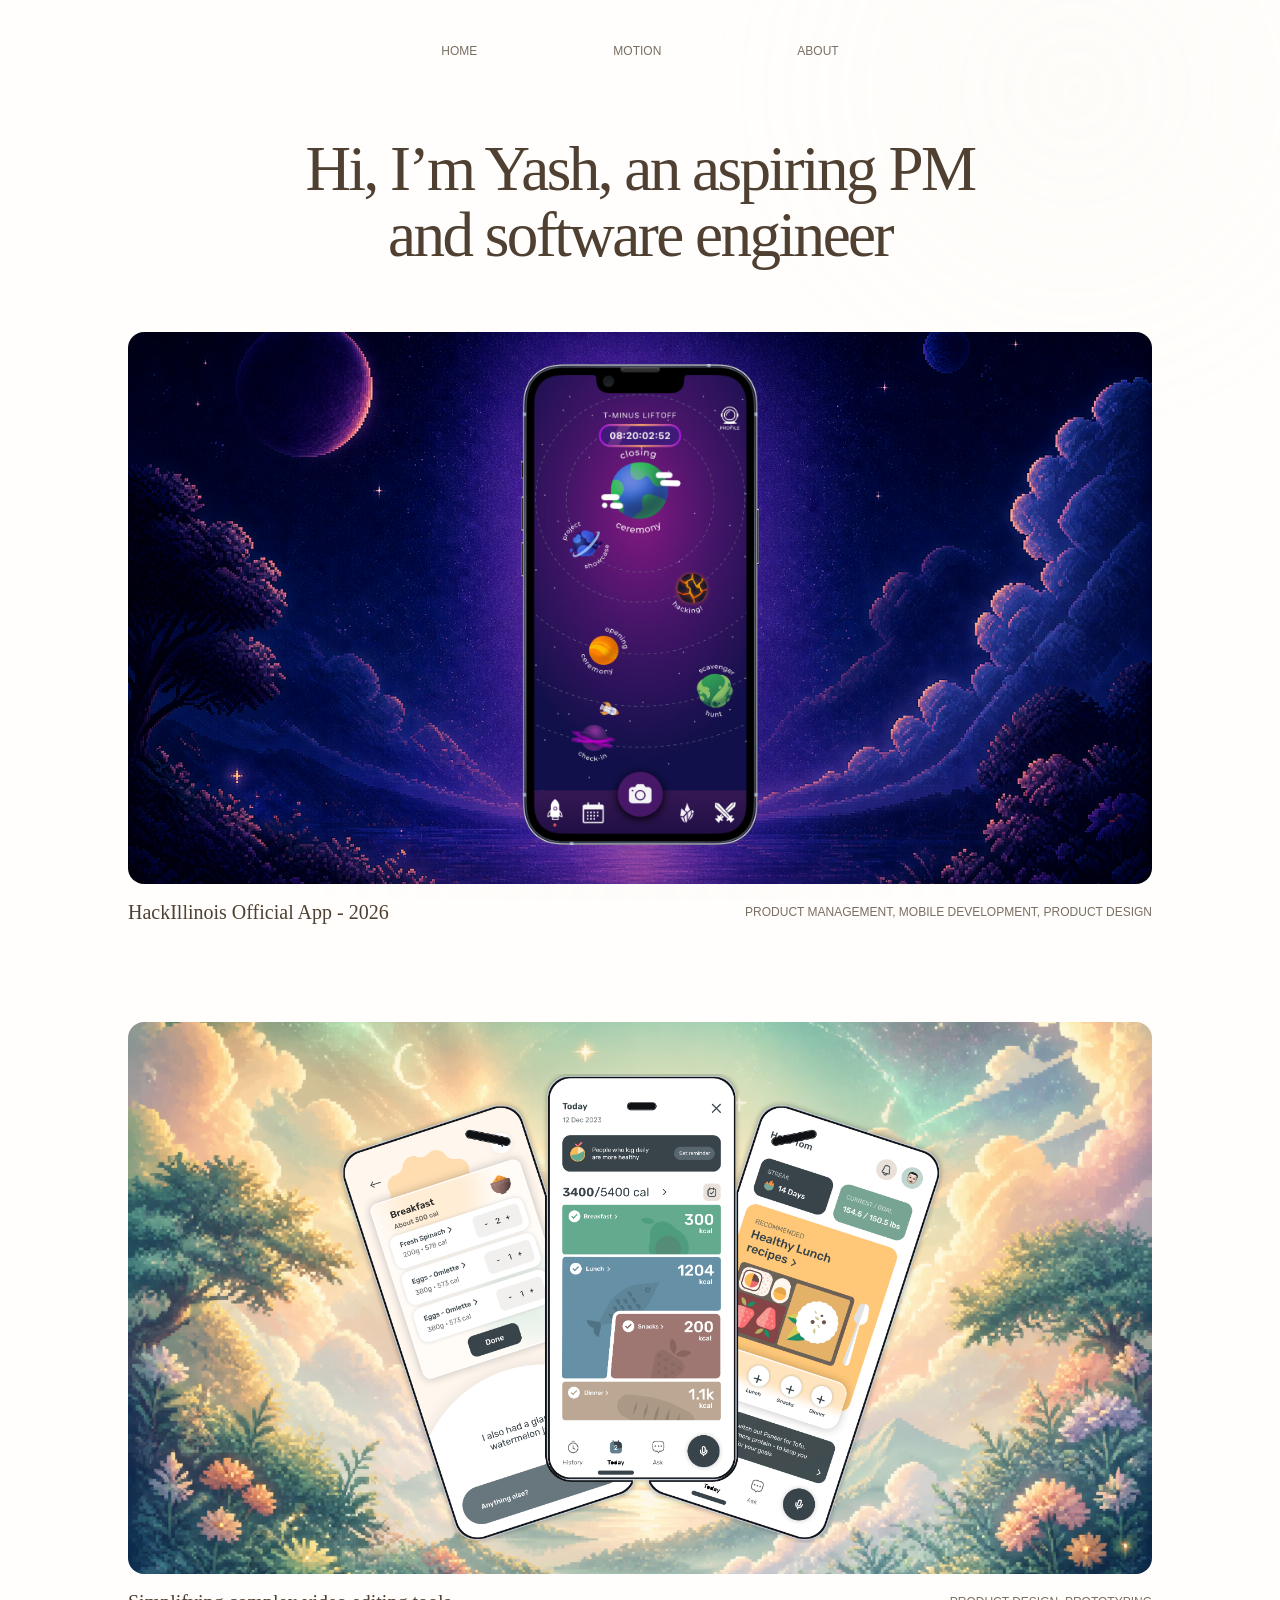
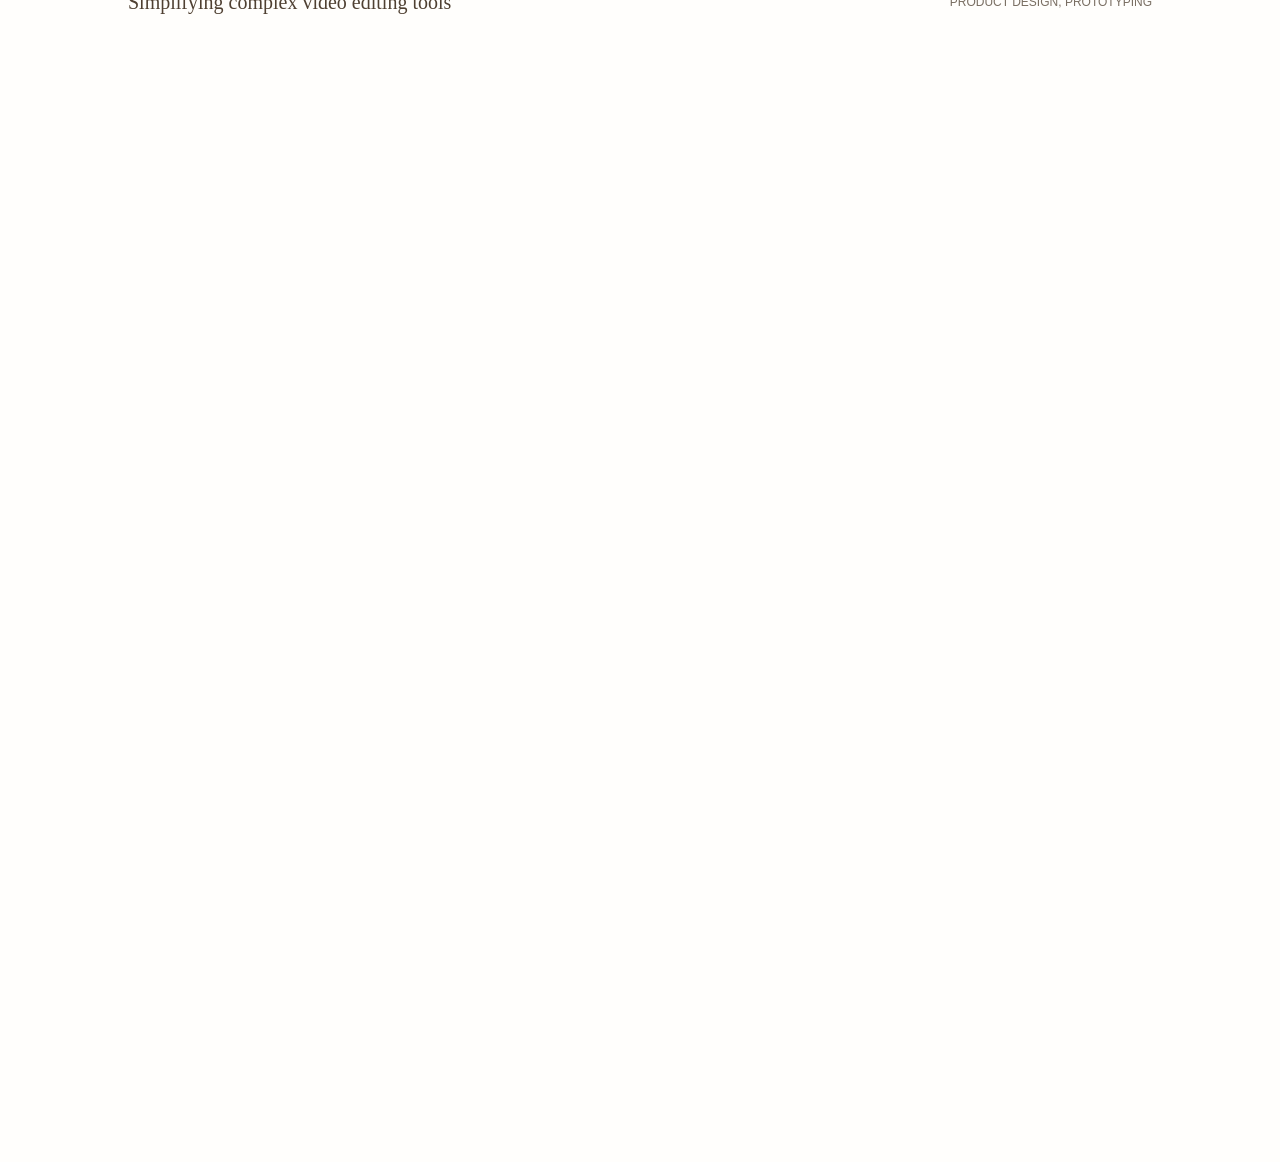
==== index.html @ 7ed9d7b3 "Widen Nurish phone overlay stage" ====
<!doctype html>
<html lang="en">
  <head>
    <meta charset="utf-8">
    <meta name="viewport" content="width=device-width, initial-scale=1">
    <meta name="description" content="Portfolio website inspired by the visual and motion language of amylalai.com.">
    <title>Amy La</title>
    <link rel="stylesheet" href="./styles.css?v=20260811b">
  </head>
  <body class="grain" data-page="home" data-base="">
    <div id="app"></div>
    <script type="module" src="./main.js?v=20260812g"></script>
  </body>
</html>
---- styles.css ----
@font-face {
  font-family: "Reckless Regular";
  src: url("https://framerusercontent.com/assets/4McSloZJjdLepIIy4xudCRXB8.woff2");
  font-display: swap;
  font-style: normal;
  font-weight: 400;
}

@font-face {
  font-family: "Reckless Medium";
  src: url("https://framerusercontent.com/assets/4RoTvDJjCFJZCKPDa9glf3Ts.woff2");
  font-display: swap;
  font-style: normal;
  font-weight: 500;
}

@font-face {
  font-family: "Test Tiempos Text Regular";
  src: url("https://framerusercontent.com/assets/Yl84pgtwGlG6wNalTg1LJP6WfQ.woff2");
  font-display: swap;
  font-style: normal;
  font-weight: 400;
}

@font-face {
  font-family: "Test Tiempos Text Medium";
  src: url("https://framerusercontent.com/assets/IA01Z8mh2EoJ1iLLTWdf6kdqEbA.woff2");
  font-display: swap;
  font-style: normal;
  font-weight: 500;
}

@font-face {
  font-family: "Test Tiempos Fine Medium";
  src: url("https://framerusercontent.com/assets/b8La2ddrTt3kNdbJnJvM0shA.woff2");
  font-display: swap;
  font-style: normal;
  font-weight: 500;
}

@font-face {
  font-family: "Graphik Regular";
  src: url("https://framerusercontent.com/assets/j6qvQRNGEtVcz6veUbhy3Htq04.woff2");
  font-display: swap;
  font-style: normal;
  font-weight: 400;
}

:root {
  --bg: #fffefc;
  --case-bg: #fbfbf8;
  --text: #4f4032;
  --text-soft: rgba(79, 64, 50, 0.76);
  --line: rgba(79, 64, 50, 0.16);
  --line-strong: rgba(79, 64, 50, 0.32);
  --shadow-soft: 0 20px 50px rgba(20, 17, 12, 0.08);
  --desktop-width: 1024px;
  --case-width: 1216px;
  --nav-gap: 136px;
  --rail-width: 265px;
  --copy-width: 867px;
}

html {
  scroll-behavior: smooth;
}

body {
  margin: 0;
  min-height: 100vh;
  background: var(--bg);
  color: var(--text);
  font-family: "Graphik Regular", sans-serif;
  text-rendering: auto;
  -webkit-font-smoothing: antialiased;
  -moz-osx-font-smoothing: grayscale;
}

* {
  box-sizing: border-box;
}

img,
video {
  display: block;
  max-width: 100%;
}

a {
  color: inherit;
  text-decoration: none;
}

button,
input,
textarea,
select {
  font: inherit;
}

.grain::before {
  content: "";
  position: fixed;
  inset: 0;
  pointer-events: none;
  opacity: 0.12;
  background-image:
    radial-gradient(circle at 18% 18%, rgba(255, 255, 255, 0.62), transparent 32%),
    radial-gradient(circle at 84% 10%, rgba(240, 229, 215, 0.54), transparent 28%),
    radial-gradient(circle at 50% 100%, rgba(230, 220, 204, 0.38), transparent 34%);
  z-index: 0;
}

body[data-page$="-fromhome"],
body[data-page$="-fromreel"],
body[data-page="play-case-study"] {
  background: var(--case-bg);
}

body[data-page$="-fromhome"].grain::before,
body[data-page$="-fromreel"].grain::before,
body[data-page="play-case-study"].grain::before {
  opacity: 0.05;
}

.page {
  position: relative;
  overflow-x: clip;
}

.shell {
  position: relative;
  z-index: 1;
}

.site-header {
  position: relative;
  z-index: 4;
  width: 100%;
  padding-top: 35px;
}

.site-header--overlay {
  position: absolute;
  inset: 0 0 auto;
}

.brand-mobile {
  display: none;
  margin-left: 23px;
  font-family: "Reckless Regular", serif;
  font-size: 2.25rem;
  line-height: 1;
  letter-spacing: -0.05em;
}

.top-nav {
  display: flex;
  justify-content: center;
  align-items: center;
  gap: var(--nav-gap);
}

.top-nav a {
  position: relative;
  display: inline-block;
  padding: 10px 0;
  font-family: "Graphik Regular", sans-serif;
  font-size: 12px;
  line-height: 12px;
  color: var(--text-soft);
  transition: color 180ms ease;
}

.top-nav a::after {
  content: "";
  position: absolute;
  left: 0;
  right: 0;
  bottom: -3px;
  height: 1px;
  background: currentColor;
  transform: scaleX(0);
  transform-origin: center;
  transition: transform 180ms ease;
}

.top-nav a:hover {
  color: var(--text);
}

.top-nav a:hover::after {
  transform: scaleX(1);
}

.site-header--overlay .top-nav a {
  color: rgba(255, 255, 255, 0.82);
}

.site-header--overlay .top-nav a:hover {
  color: #ffffff;
}

.hero--home,
.motion-hero,
.page-section,
.footer-cta,
.about-stage {
  width: min(var(--desktop-width), calc(100vw - 256px));
  margin-inline: auto;
}

.hero--home {
  margin-top: 69px;
  text-align: center;
}

.hero--home h1 {
  width: 720px;
  max-width: 100%;
  margin: 0 auto;
  font-family: "Reckless Regular", serif;
  font-size: 63.11px;
  line-height: 66px;
  letter-spacing: -2.5244px;
  font-weight: 400;
}

.stack-lg {
  display: grid;
  gap: 98px;
  margin-top: 64px;
}

.page--home .stack-lg {
  width: min(80vw, 1200px);
  margin-inline: auto;
}

.project-card {
  display: grid;
  gap: 16px;
}

.project-link {
  display: grid;
  gap: 16px;
}

.project-visual {
  position: relative;
  overflow: hidden;
  border-radius: 16px;
  background: #ebe6dd;
  transition: transform 260ms ease;
}

.project-link:hover .project-visual {
  transform: translateY(-4px);
}

.project-meta {
  display: flex;
  justify-content: space-between;
  align-items: center;
  gap: 22px;
}

.project-title {
  max-width: 448px;
  font-family: "Reckless Medium", serif;
  font-size: 20px;
  line-height: 24px;
  font-weight: 500;
}

.project-kicker {
  font-size: 12px;
  line-height: 14px;
  color: var(--text-soft);
  text-transform: uppercase;
  text-align: right;
}

.visual-landscape {
  aspect-ratio: auto;
  height: 552px;
  overflow: visible;
  background: transparent;
}

.project-visual__core {
  position: relative;
  width: 100%;
  height: 100%;
  overflow: hidden;
  border-radius: 16px;
}

.visual-landscape > img:first-child,
.visual-landscape > video:first-child,
.project-visual__core > img:first-child,
.project-visual__core > video:first-child {
  width: 100%;
  height: 100%;
  object-fit: cover;
}

.phone-stage {
  position: absolute;
  inset: 54px auto auto 50%;
  width: 250px;
  transform: translateX(-50%);
}

.phone-stage__image {
  display: block;
  width: 100%;
  height: auto;
}

.visual-landscape .phone-stage {
  inset: 32px auto auto 50%;
  width: 238px;
  transform: translateX(-50%);
}

.visual-landscape .phone-stage--wide {
  inset: 52px auto auto 50%;
  width: 79.1%;
  max-width: 1215px;
}

.project-reel {
  position: absolute;
  top: 155px;
  right: -80px;
  width: 109px;
  height: 194px;
  z-index: 2;
}

.project-reel video {
  width: 100%;
  height: 100%;
  object-fit: cover;
}

.visual-float {
  min-height: 552px;
  display: grid;
  place-items: center;
  background: transparent;
}

.visual-float .phone-stage {
  position: static;
  inset: auto;
  width: 246px;
  transform: none;
}

.triptych {
  min-height: 552px;
  padding: 28px 58px 0;
  display: flex;
  justify-content: center;
  align-items: flex-end;
  gap: 26px;
}

.device-frame {
  position: relative;
  width: 282px;
  aspect-ratio: 0.482;
  padding: 11px;
  border-radius: 42px;
  background: #111314;
  box-shadow: 0 16px 36px rgba(0, 0, 0, 0.26);
  overflow: hidden;
}

.device-frame::before {
  content: "";
  position: absolute;
  top: 10px;
  left: 50%;
  width: 112px;
  height: 28px;
  transform: translateX(-50%);
  border-radius: 999px;
  background: #080909;
  z-index: 2;
}

.device-frame img,
.device-frame video {
  width: 100%;
  height: 100%;
  object-fit: cover;
  border-radius: 32px;
}

.device-frame--compact {
  width: 100%;
  padding: 10px;
  border-radius: 38px;
}

.device-frame--compact::before {
  top: 9px;
  width: 108px;
  height: 26px;
}

.device-frame--compact img,
.device-frame--compact video {
  border-radius: 29px;
}

.triptych .device-frame--compact {
  width: 238px;
}

.motion-hero {
  margin-top: 69px;
  text-align: center;
}

.motion-hero h1 {
  margin: 0;
  font-family: "Reckless Medium", serif;
  font-size: 32px;
  line-height: 38.4px;
  letter-spacing: -1.28px;
  font-weight: 500;
}

.motion-hero p {
  margin: 4px 0 0;
  font-size: 24px;
  line-height: 36px;
  color: var(--text);
}

.motion-canvas {
  margin-top: 52px;
  padding: 16px 16px 108px;
  border-radius: 16px;
  background: var(--canvas-tone);
  min-height: 1120px;
}

.motion-window {
  border-radius: 18px;
  overflow: hidden;
  background: var(--frame-tone);
  box-shadow: 0 18px 44px rgba(45, 28, 58, 0.12);
}

.motion-window video {
  width: 100%;
  height: 100%;
  object-fit: cover;
}

.motion-window--primary {
  width: 604px;
  margin: 62px auto 0;
}

.motion-window--primary video {
  aspect-ratio: 604 / 348;
}

.motion-window-row {
  display: grid;
  grid-template-columns: 1fr 1fr;
  gap: 24px;
  width: 864px;
  margin: 28px auto 0;
}

.motion-window--secondary video,
.motion-window--tertiary video {
  aspect-ratio: 420 / 294;
}

.about-stage {
  display: grid;
  grid-template-columns: 400px 524px;
  gap: 100px;
  margin-top: 72px;
}

.about-left {
  display: grid;
  gap: 18px;
}

.about-badges {
  display: flex;
  gap: 34px;
  align-items: flex-start;
}

.about-badge {
  display: grid;
  justify-items: center;
  gap: 8px;
}

.about-badge span {
  font-size: 12px;
  line-height: 12px;
}

.about-badge__emblem {
  display: grid;
  place-items: center;
  width: 52px;
  height: 52px;
  border-radius: 999px;
}

.about-badge__emblem img {
  width: 44px;
  height: 44px;
  border-radius: 999px;
  object-fit: cover;
  display: block;
}

.badge-usc {
  background: #ffffff;
  box-shadow: inset 0 0 0 1px rgba(123, 92, 71, 0.32);
}

.badge-svsd {
  background: linear-gradient(135deg, #ff8b1b, #db46f2);
}

.badge-uw {
  background: linear-gradient(135deg, #ff8f3b, #ff4ec6);
}

.about-photo-card {
  position: relative;
  width: 400px;
  height: 688px;
  margin: 0;
  overflow: hidden;
  border-radius: 24px;
  background: #c8ced7;
}

.about-photo-card::before {
  content: "";
  position: absolute;
  top: 16px;
  left: 72px;
  width: 78px;
  height: 7px;
  border-radius: 999px;
  background: rgba(255, 255, 255, 0.95);
  box-shadow:
    88px 0 0 rgba(255, 255, 255, 0.95),
    176px 0 0 rgba(255, 255, 255, 0.95);
  z-index: 2;
}

.about-photo-card img {
  width: 100%;
  height: 100%;
  object-fit: cover;
}

.about-right {
  display: grid;
  align-content: start;
}

.about-right h1 {
  margin: 98px 0 0;
  font-family: "Reckless Regular", serif;
  font-size: 63.11px;
  line-height: 66px;
  letter-spacing: -2.5244px;
  font-weight: 400;
}

.about-intro,
.about-body {
  margin: 16px 0 0;
  font-size: 24px;
  line-height: 36px;
  color: var(--text);
}

.about-right h2 {
  margin: 42px 0 0;
  font-family: "Reckless Medium", serif;
  font-size: 32px;
  line-height: 38.4px;
  letter-spacing: -1.28px;
  font-weight: 500;
}

.social-row {
  display: flex;
  flex-wrap: wrap;
  gap: 10px;
  margin-top: 26px;
}

.social-row a,
.pill-link {
  display: inline-flex;
  align-items: center;
  min-height: 38px;
  padding: 0 14px;
  border: 1px solid var(--line);
  border-radius: 999px;
  background: rgba(255, 255, 255, 0.86);
  font-size: 12px;
  text-transform: uppercase;
  transition:
    transform 180ms ease,
    border-color 180ms ease;
}

.social-row a:hover,
.pill-link:hover {
  transform: translateY(-2px);
  border-color: var(--line-strong);
}

.about-gallery {
  display: grid;
  grid-template-columns: repeat(3, 1fr);
  gap: 14px;
  margin-top: 38px;
}

.about-gallery img {
  width: 100%;
  aspect-ratio: 1;
  object-fit: cover;
  border-radius: 16px;
}

.case-splash {
  position: relative;
  min-height: 818px;
  background-image: linear-gradient(var(--hero-overlay), var(--hero-overlay)), var(--hero-bg);
  background-size: cover;
  background-position: center;
  overflow: hidden;
}

.case-splash__surface {
  position: relative;
  width: 1280px;
  height: 818px;
  margin: 0 auto;
}

.case-crop {
  position: absolute;
  left: var(--crop-x);
  top: var(--crop-y);
  width: var(--crop-w);
  height: var(--crop-h);
  border-radius: 44px;
  overflow: hidden;
  background-image: var(--crop-image);
  background-repeat: no-repeat;
  background-size: 1280px 720px;
  background-position: calc(-1 * var(--crop-x)) calc(-1 * var(--crop-y));
}

.case-wrap {
  width: min(var(--case-width), calc(100vw - 128px));
  margin: 28px auto 0;
}

.case-overview,
.detail-section {
  display: grid;
  grid-template-columns: var(--rail-width) minmax(0, var(--copy-width));
  gap: 20px;
}

.detail-section {
  margin-top: 72px;
}

.case-overview + .detail-section {
  margin-top: 57px;
}

.detail-section + .detail-section {
  margin-top: 36px;
}

.case-sidebar__group {
  position: sticky;
  top: 28px;
  display: block;
}

.back-link:hover,
.case-nav a:hover {
  color: var(--text);
}

.back-link {
  display: inline-flex;
  align-items: center;
  width: 100%;
  gap: 10px;
  margin-top: 12px;
  margin-bottom: 16px;
  font-size: 16px;
  line-height: 24px;
  text-transform: uppercase;
  color: var(--text);
}

.back-link__arrow {
  font-size: 20px;
  line-height: 1;
}

.case-sidebar__title {
  margin: 0;
  color: var(--text);
  font-size: 24px;
  line-height: 28.8px;
  letter-spacing: -0.96px;
  font-weight: 500;
}

.case-sidebar__title--tiempos-text {
  font-family: "Test Tiempos Text Medium", serif;
}

.case-sidebar__title--tiempos-fine {
  font-family: "Test Tiempos Fine Medium", serif;
}

.case-sidebar__title + .case-nav {
  margin-top: 28px;
}

.case-nav {
  display: grid;
  gap: 0;
}

.case-nav a {
  display: flex;
  align-items: flex-start;
  width: 100%;
  min-height: 40px;
  padding: 8px 0;
  font-size: 16px;
  line-height: 24px;
  letter-spacing: 0.64px;
  text-transform: uppercase;
  color: #878787;
}

.case-nav a.is-active,
.case-nav a:hover {
  color: #000000;
}

.case-overview .case-main {
  transform: translateY(12px);
}

.case-main h2,
.detail-text h3 {
  margin: 4px 0 0;
  font-family: "Reckless Medium", serif;
  font-size: 32px;
  line-height: 38.4px;
  letter-spacing: -1.28px;
  font-weight: 500;
  color: var(--text);
}

.case-summary,
.meta-value,
.quote-card p,
.journey-card p,
.style-chip p,
.solution-card p,
.takeaway-card p {
  margin: 0;
  font-size: 16px;
  line-height: 24px;
  color: var(--text);
}

.case-summary {
  margin-top: 16px;
}

.detail-text p,
.detail-panel p {
  margin: 16px 0 0;
  font-size: 16px;
  line-height: 24px;
  color: var(--text);
}

.meta-grid {
  display: grid;
  grid-template-columns: repeat(4, minmax(0, 1fr));
  gap: 20px 24px;
  margin-top: 14px;
  padding: 10px 0 0;
}

.meta-item {
  display: grid;
  gap: 4px;
  align-content: start;
}

.meta-term {
  font-size: 12px;
  line-height: 18px;
  text-transform: uppercase;
  color: var(--text);
}

.meta-value {
  color: var(--text);
}

.meta-lines {
  display: grid;
  gap: 4px;
}

.meta-lines > div {
  line-height: 24px;
}

.detail-rail {
  position: relative;
}

.sticky-kicker {
  position: sticky;
  top: 28px;
}

.section-label,
.sticky-kicker,
.footer-title {
  font-size: 16px;
  line-height: 19.2px;
  text-transform: uppercase;
  color: var(--text);
}

.detail-text .section-label {
  margin-bottom: 6px;
}

.detail-panel {
  padding: 20px 16px 22px;
  border-radius: 14px;
  background: #f1f0ec;
}

.detail-text--panel h3 {
  margin-top: 4px;
}

.insight-grid,
.journey-grid,
.style-grid,
.solution-grid,
.takeaway-grid {
  display: grid;
  gap: 16px;
  margin-top: 24px;
}

.insight-grid,
.solution-grid {
  grid-template-columns: repeat(3, minmax(0, 1fr));
}

.journey-grid,
.style-grid {
  grid-template-columns: repeat(2, minmax(0, 1fr));
}

.takeaway-grid {
  grid-template-columns: repeat(2, minmax(0, 1fr));
}

.quote-card,
.journey-card,
.style-chip,
.solution-card,
.takeaway-card {
  padding: 18px;
  border: 1px solid var(--line);
  border-radius: 14px;
  background: rgba(255, 255, 255, 0.72);
}

.quote-card h4,
.journey-card h4,
.style-chip h4,
.solution-card h4,
.takeaway-card h4 {
  margin: 0 0 8px;
  font-family: "Reckless Medium", serif;
  font-size: 20px;
  line-height: 24px;
  font-weight: 500;
}

.media-grid {
  display: grid;
  grid-template-columns: repeat(12, minmax(0, 1fr));
  gap: 16px;
  margin-top: 26px;
}

.media-card {
  grid-column: span 12;
  overflow: hidden;
  border-radius: 16px;
  background: #ece7de;
}

.media-card img,
.media-card video {
  width: 100%;
  height: 100%;
  object-fit: cover;
}

.media-card.half {
  grid-column: span 6;
}

.media-card.third {
  grid-column: span 4;
}

.media-card--phone {
  max-width: 280px;
  border-radius: 36px;
}

.media-card--phone img,
.media-card--phone video {
  aspect-ratio: 0.482;
}

.footer-cta {
  margin-top: 118px;
  padding-bottom: 94px;
}

.footer-cta h2 {
  max-width: 437px;
  margin: 0;
  font-family: "Reckless Medium", serif;
  font-size: 24px;
  line-height: 28.8px;
  letter-spacing: -0.96px;
  font-weight: 500;
}

.footer-grid {
  display: grid;
  grid-template-columns: repeat(3, minmax(0, 1fr));
  gap: 28px;
  margin-top: 42px;
}

.footer-column {
  display: grid;
  gap: 10px;
  align-content: start;
}

.footer-column a {
  width: fit-content;
  font-size: 16px;
  line-height: 24px;
  color: var(--text);
  transition: transform 160ms ease;
}

.footer-column a:hover {
  transform: translateX(4px);
}

.reveal {
  opacity: 0;
  transform: translateY(20px);
  transition:
    opacity 620ms cubic-bezier(0.16, 1, 0.3, 1),
    transform 620ms cubic-bezier(0.16, 1, 0.3, 1);
  transition-delay: var(--delay, 0ms);
}

.reveal.is-visible {
  opacity: 1;
  transform: translateY(0);
}

@media (max-width: 1100px) {
  :root {
    --desktop-width: 1000px;
  }

  .top-nav {
    gap: 84px;
  }

  .hero--home,
  .motion-hero,
  .page-section,
  .footer-cta,
  .about-stage {
    width: min(var(--desktop-width), calc(100vw - 72px));
  }

  .case-wrap {
    width: calc(100vw - 72px);
    margin-inline: auto;
  }

  .case-overview,
  .detail-section {
    grid-template-columns: 220px minmax(0, 1fr);
  }

  .case-splash__devices {
    gap: 18px;
  }

  .device-frame {
    width: 248px;
  }

  .about-stage {
    grid-template-columns: 360px 1fr;
    gap: 52px;
  }

  .about-photo-card {
    width: 360px;
    height: 620px;
  }
}

@media (max-width: 760px) {
  .site-header {
    padding-top: 24px;
  }

  .brand-mobile {
    display: inline-block;
  }

  .top-nav {
    display: none;
  }

  .hero--home,
  .motion-hero,
  .page-section,
  .footer-cta,
  .about-stage,
  .case-wrap {
    width: calc(100vw - 46px);
  }

  .hero--home {
    margin-top: 54px;
  }

  .hero--home h1 {
    font-size: 52px;
    line-height: 53px;
    letter-spacing: -2px;
  }

  .stack-lg {
    gap: 78px;
    margin-top: 52px;
  }

  .page--home .stack-lg {
    width: calc(100vw - 46px);
  }

  .project-meta {
    flex-direction: column;
    gap: 8px;
  }

  .project-kicker {
    text-align: left;
  }

  .visual-landscape {
    height: auto;
    aspect-ratio: 5 / 6.1;
  }

  .phone-stage {
    inset: 36px auto auto 70%;
    width: 188px;
  }

  .visual-landscape .phone-stage--wide {
    inset: 42px auto auto 50%;
    width: 93%;
    max-width: none;
  }

  .visual-float {
    min-height: 470px;
  }

  .visual-float .phone-stage {
    width: 208px;
  }

  .triptych {
    min-height: auto;
    padding: 28px 0 0;
    gap: 10px;
  }

  .triptych .device-frame--compact {
    width: calc((100vw - 84px) / 3);
    min-width: 96px;
    padding: 6px;
    border-radius: 24px;
  }

  .triptych .device-frame--compact::before {
    width: 48px;
    height: 12px;
    top: 6px;
  }

  .triptych .device-frame--compact img,
  .triptych .device-frame--compact video {
    border-radius: 18px;
  }

  .motion-hero {
    margin-top: 54px;
  }

  .motion-hero h1 {
    font-size: 28px;
    line-height: 33.6px;
  }

  .motion-hero p {
    font-size: 18px;
    line-height: 27px;
  }

  .motion-canvas {
    margin-top: 40px;
    min-height: auto;
    padding: 12px 12px 48px;
  }

  .motion-window--primary,
  .motion-window-row {
    width: 100%;
  }

  .motion-window-row {
    grid-template-columns: 1fr;
  }

  .about-stage {
    grid-template-columns: 1fr;
    gap: 34px;
    margin-top: 34px;
  }

  .about-badges {
    gap: 22px;
  }

  .about-photo-card {
    width: 100%;
    height: 500px;
  }

  .about-right h1 {
    margin-top: 0;
    font-size: 52px;
    line-height: 53px;
    letter-spacing: -2px;
  }

  .about-intro,
  .about-body {
    font-size: 18px;
    line-height: 27px;
  }

  .about-right h2 {
    font-size: 28px;
    line-height: 33.6px;
  }

  .about-gallery {
    grid-template-columns: 1fr 1fr;
  }

  .case-splash {
    min-height: 640px;
  }

  .case-splash__surface {
    width: 100%;
    height: 640px;
    transform: scale(0.58);
    transform-origin: top center;
  }

  .case-wrap {
    margin: 34px auto 0;
  }

  .case-overview,
  .detail-section {
    grid-template-columns: 1fr;
    gap: 16px;
  }

  .case-sidebar__group,
  .sticky-kicker {
    position: static;
  }

  .meta-grid,
  .insight-grid,
  .journey-grid,
  .style-grid,
  .solution-grid,
  .takeaway-grid {
    grid-template-columns: 1fr;
  }

  .media-card.half,
  .media-card.third {
    grid-column: span 12;
  }

  .footer-cta {
    margin-top: 88px;
    padding-bottom: 70px;
  }

  .footer-grid {
    grid-template-columns: 1fr;
    gap: 22px;
  }
}
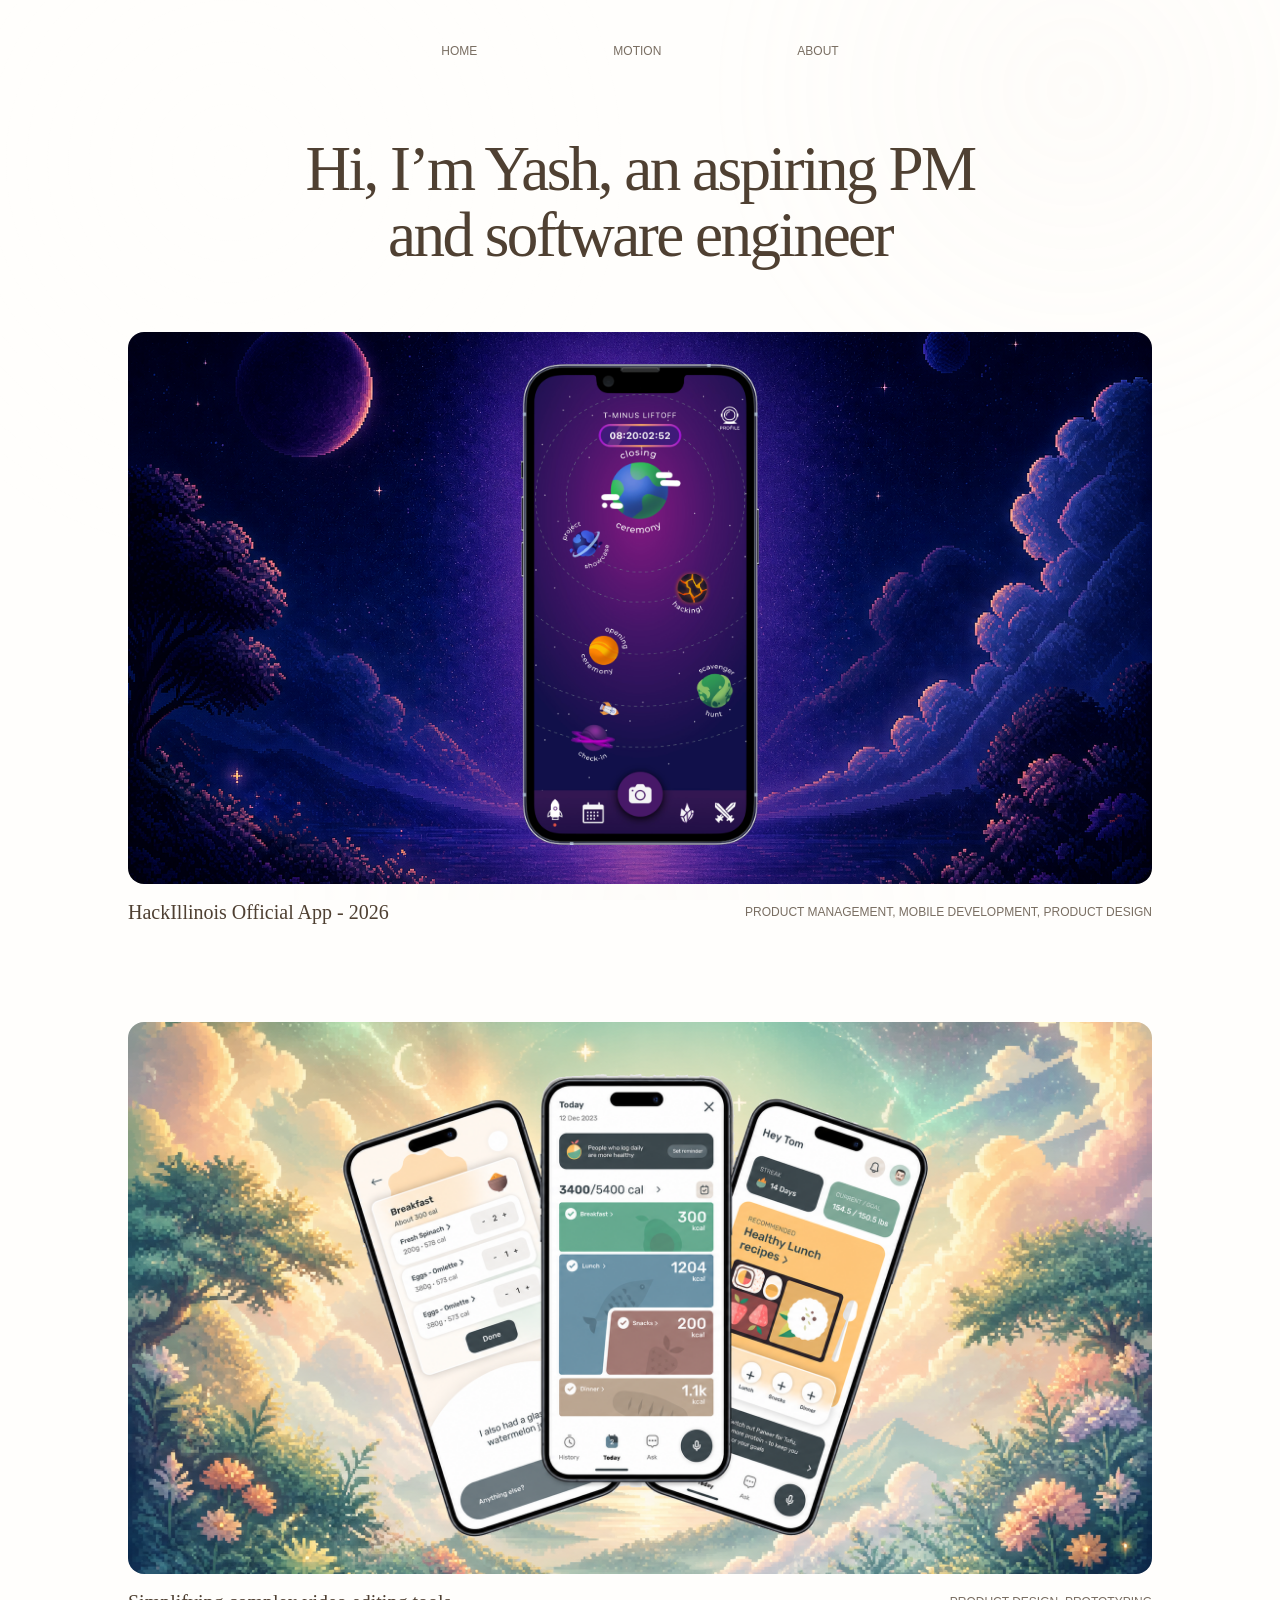
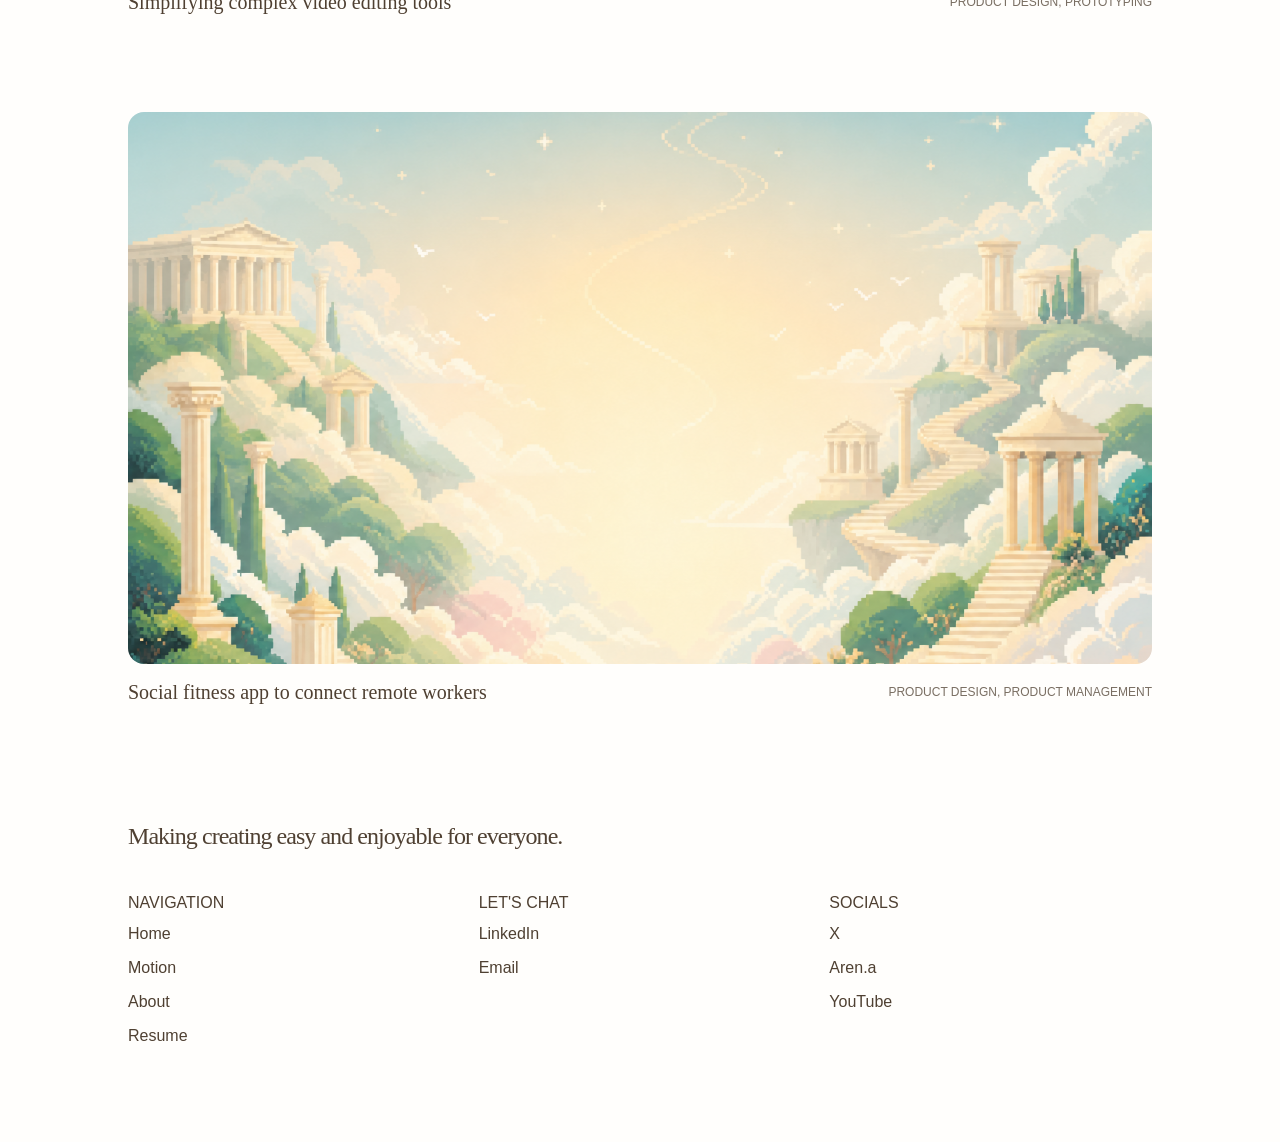
==== commit 77262289: "Update Nurish overlay asset and cache-busting versions" ====
--- a/index.html
+++ b/index.html
@@ -9,6 +9,6 @@
   </head>
   <body class="grain" data-page="home" data-base="">
     <div id="app"></div>
-    <script type="module" src="./main.js?v=20260812g"></script>
+    <script type="module" src="./main.js?v=20260812n"></script>
   </body>
 </html>
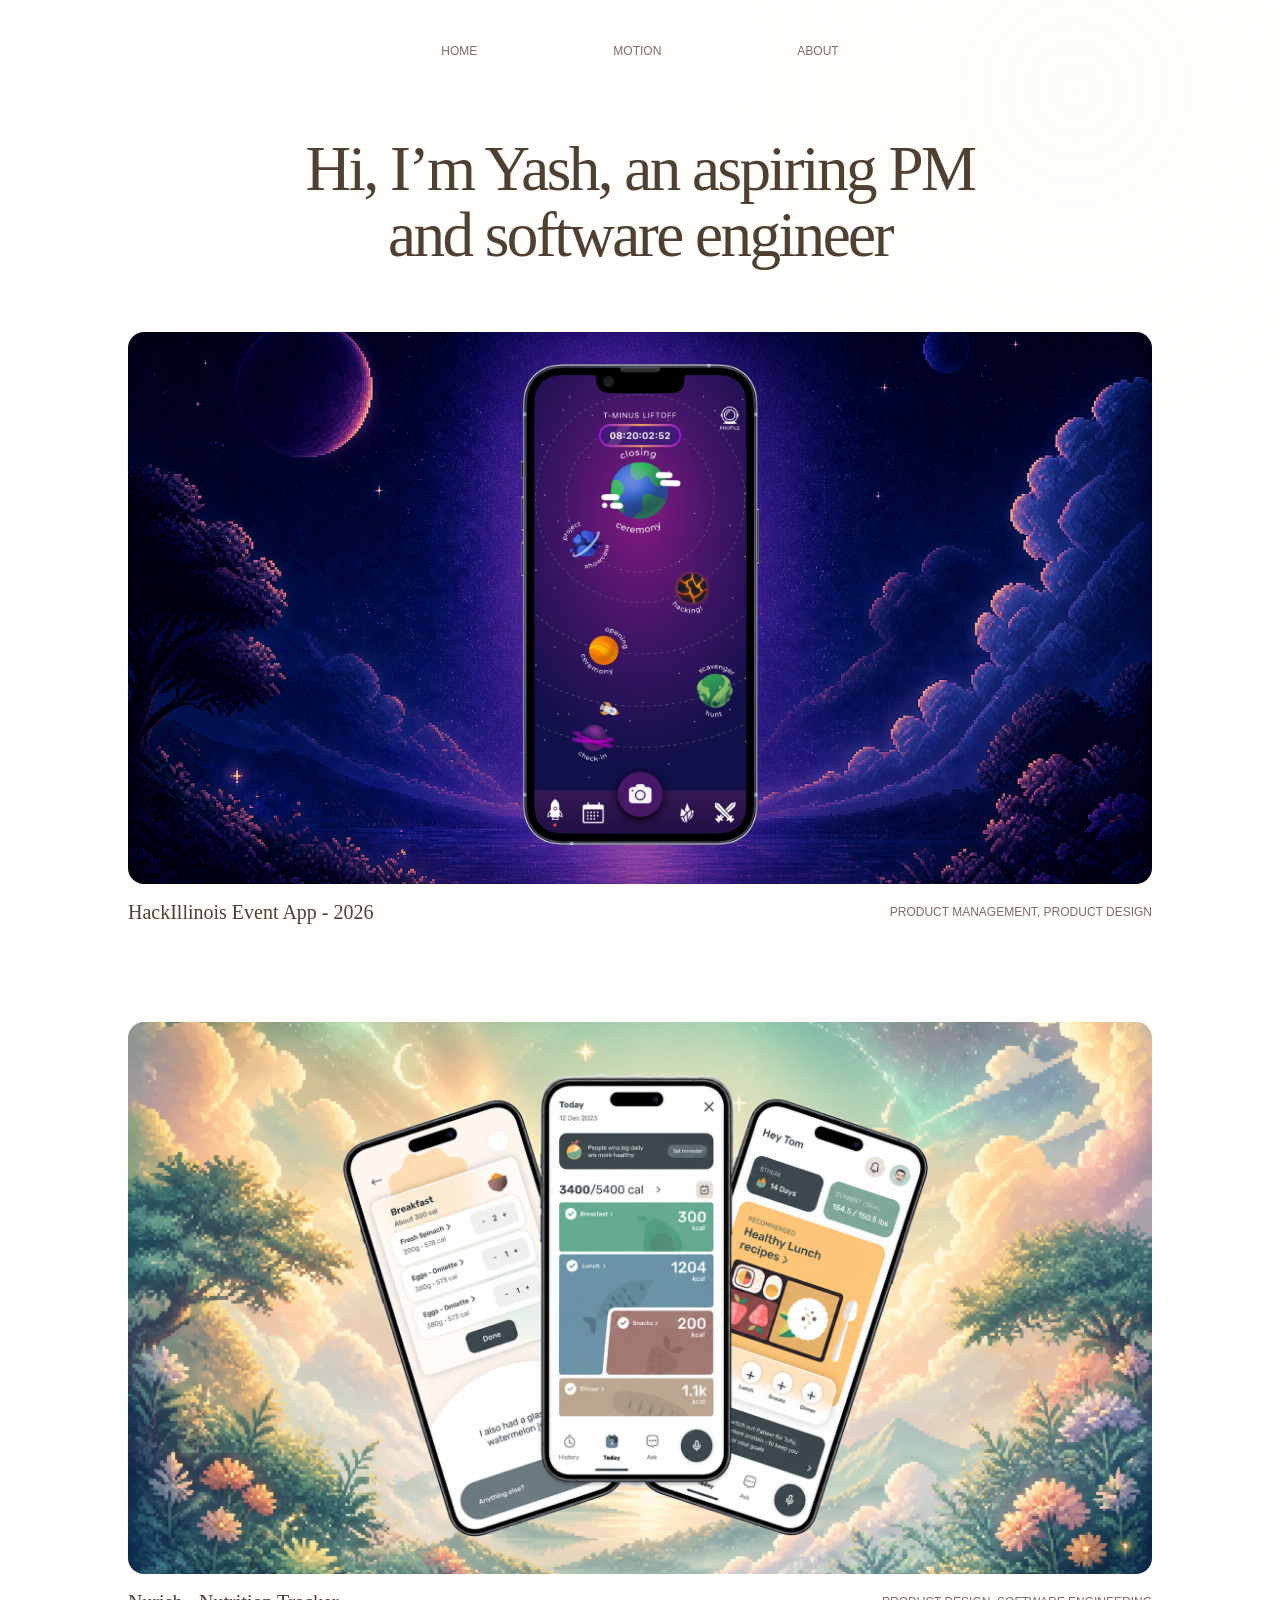
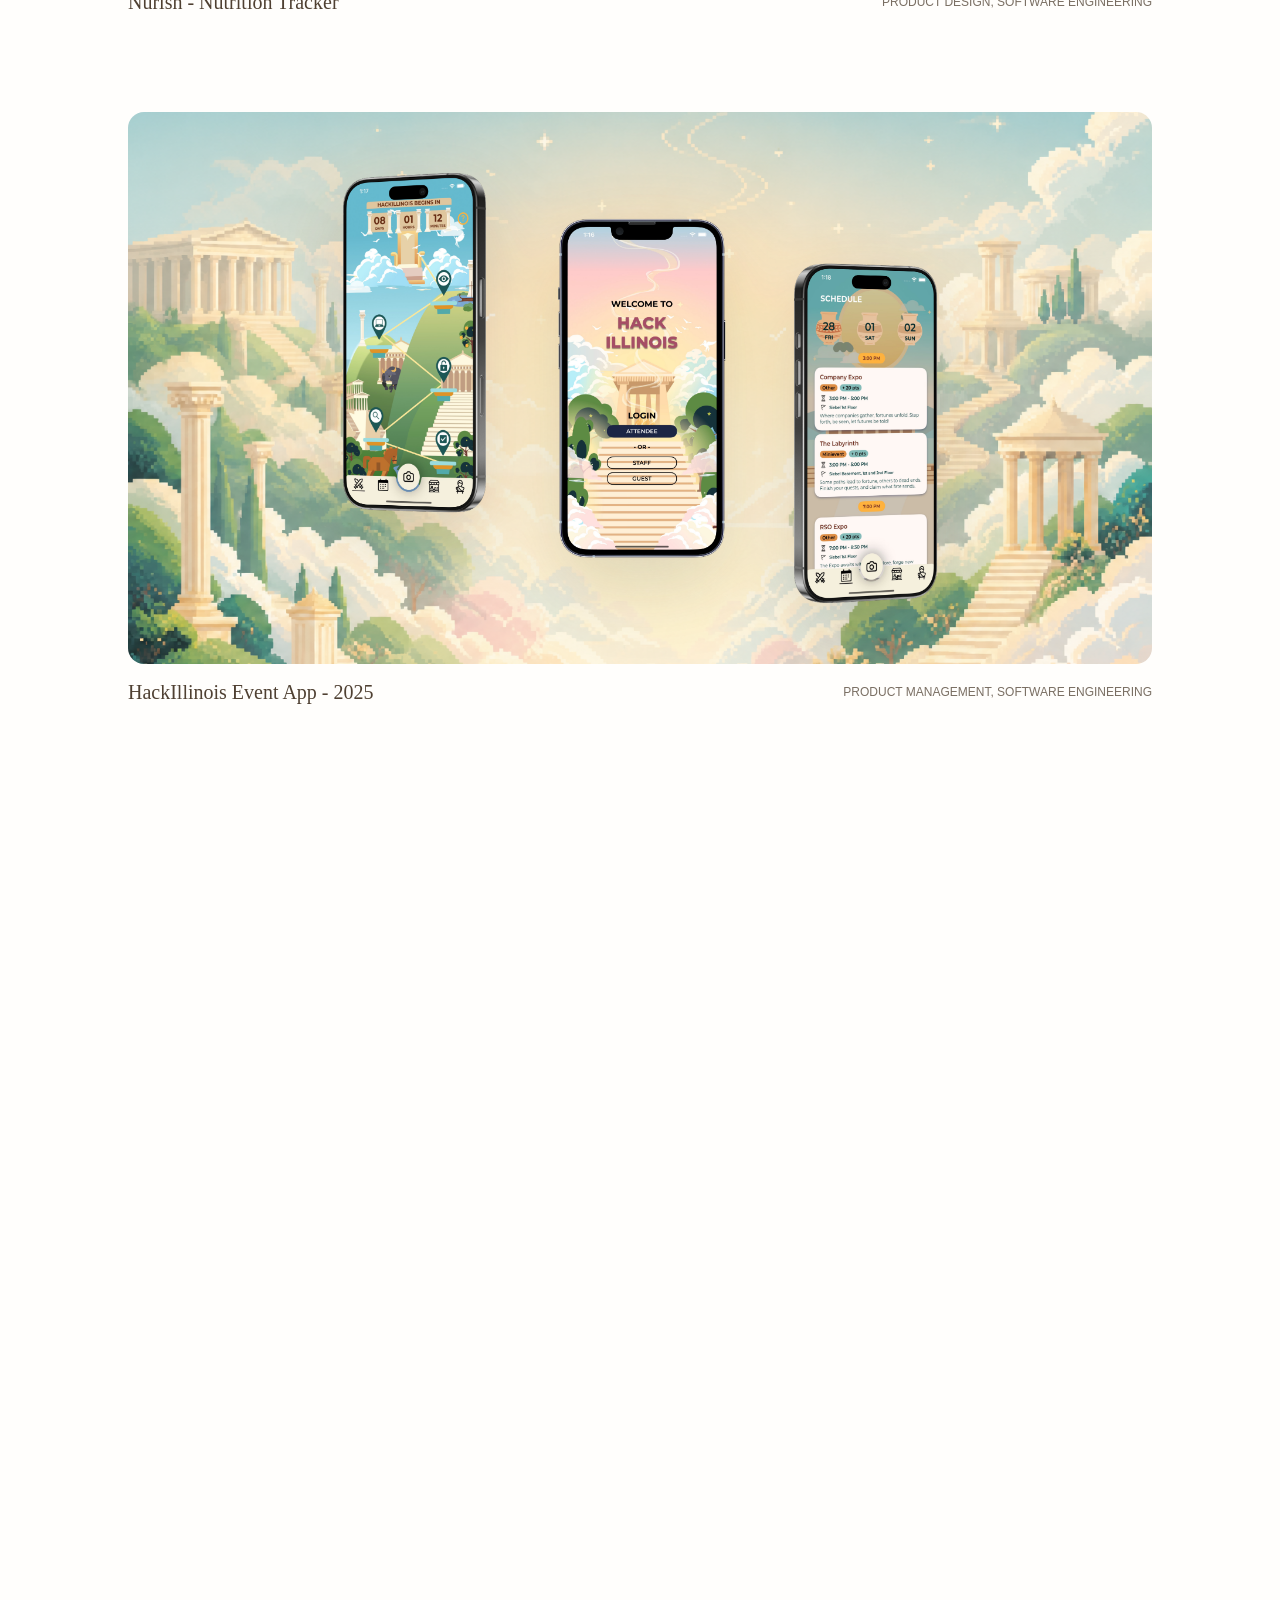
==== commit 46106064: "Add sticky stacked project cards to home page" ====
--- a/index.html
+++ b/index.html
@@ -5,10 +5,10 @@
     <meta name="viewport" content="width=device-width, initial-scale=1">
     <meta name="description" content="Portfolio website inspired by the visual and motion language of amylalai.com.">
     <title>Amy La</title>
-    <link rel="stylesheet" href="./styles.css?v=20260811b">
+    <link rel="stylesheet" href="./styles.css?v=20260813d">
   </head>
   <body class="grain" data-page="home" data-base="">
     <div id="app"></div>
-    <script type="module" src="./main.js?v=20260812n"></script>
+    <script type="module" src="./main.js?v=20260813b"></script>
   </body>
 </html>
--- a/styles.css
+++ b/styles.css
@@ -59,6 +59,7 @@
   --nav-gap: 136px;
   --rail-width: 265px;
   --copy-width: 867px;
+  --stack-exit-space: max(44vh, 420px);
 }
 
 html {
@@ -128,6 +129,11 @@
   overflow-x: clip;
 }
 
+/* Safari can jitter sticky descendants inside an overflow-clipped ancestor. */
+.page--home {
+  overflow-x: visible;
+}
+
 .shell {
   position: relative;
   z-index: 1;
@@ -237,9 +243,27 @@
   margin-inline: auto;
 }
 
+.project-stack {
+  position: relative;
+  isolation: isolate;
+}
+
+.project-stack::after {
+  content: "";
+  display: block;
+  height: var(--stack-exit-space);
+}
+
 .project-card {
   display: grid;
   gap: 16px;
+}
+
+.project-card--stack {
+  position: sticky;
+  top: var(--stack-top, 80px);
+  z-index: calc(10 + var(--stack-index, 0));
+  background: var(--bg);
 }
 
 .project-link {
@@ -329,6 +353,19 @@
   inset: 52px auto auto 50%;
   width: 79.1%;
   max-width: 1215px;
+}
+
+.visual-landscape .phone-stage--play {
+  inset: auto;
+  top: 50%;
+  left: 50%;
+  width: 58%;
+  max-width: 700px;
+  transform: translate(-50%, -50%);
+}
+
+.visual-landscape .phone-stage--play .phone-stage__image {
+  filter: drop-shadow(0 28px 36px rgba(52, 42, 26, 0.16));
 }
 
 .project-reel {
@@ -1025,6 +1062,7 @@
 @media (max-width: 1100px) {
   :root {
     --desktop-width: 1000px;
+    --stack-exit-space: max(38vh, 320px);
   }
 
   .top-nav {
@@ -1069,6 +1107,10 @@
 }
 
 @media (max-width: 760px) {
+  :root {
+    --stack-exit-space: 0px;
+  }
+
   .site-header {
     padding-top: 24px;
   }
@@ -1109,6 +1151,21 @@
     width: calc(100vw - 46px);
   }
 
+  .project-stack::after {
+    display: none;
+  }
+
+  .project-card--stack {
+    position: relative;
+    top: auto;
+    z-index: auto;
+    background: transparent;
+  }
+
+  .project-stack .project-card--stack + .project-card--stack {
+    margin-top: 0;
+  }
+
   .project-meta {
     flex-direction: column;
     gap: 8px;
@@ -1132,6 +1189,15 @@
     inset: 42px auto auto 50%;
     width: 93%;
     max-width: none;
+  }
+
+  .visual-landscape .phone-stage--play {
+    inset: auto;
+    top: 51%;
+    left: 50%;
+    width: 96%;
+    max-width: none;
+    transform: translate(-50%, -50%);
   }
 
   .visual-float {
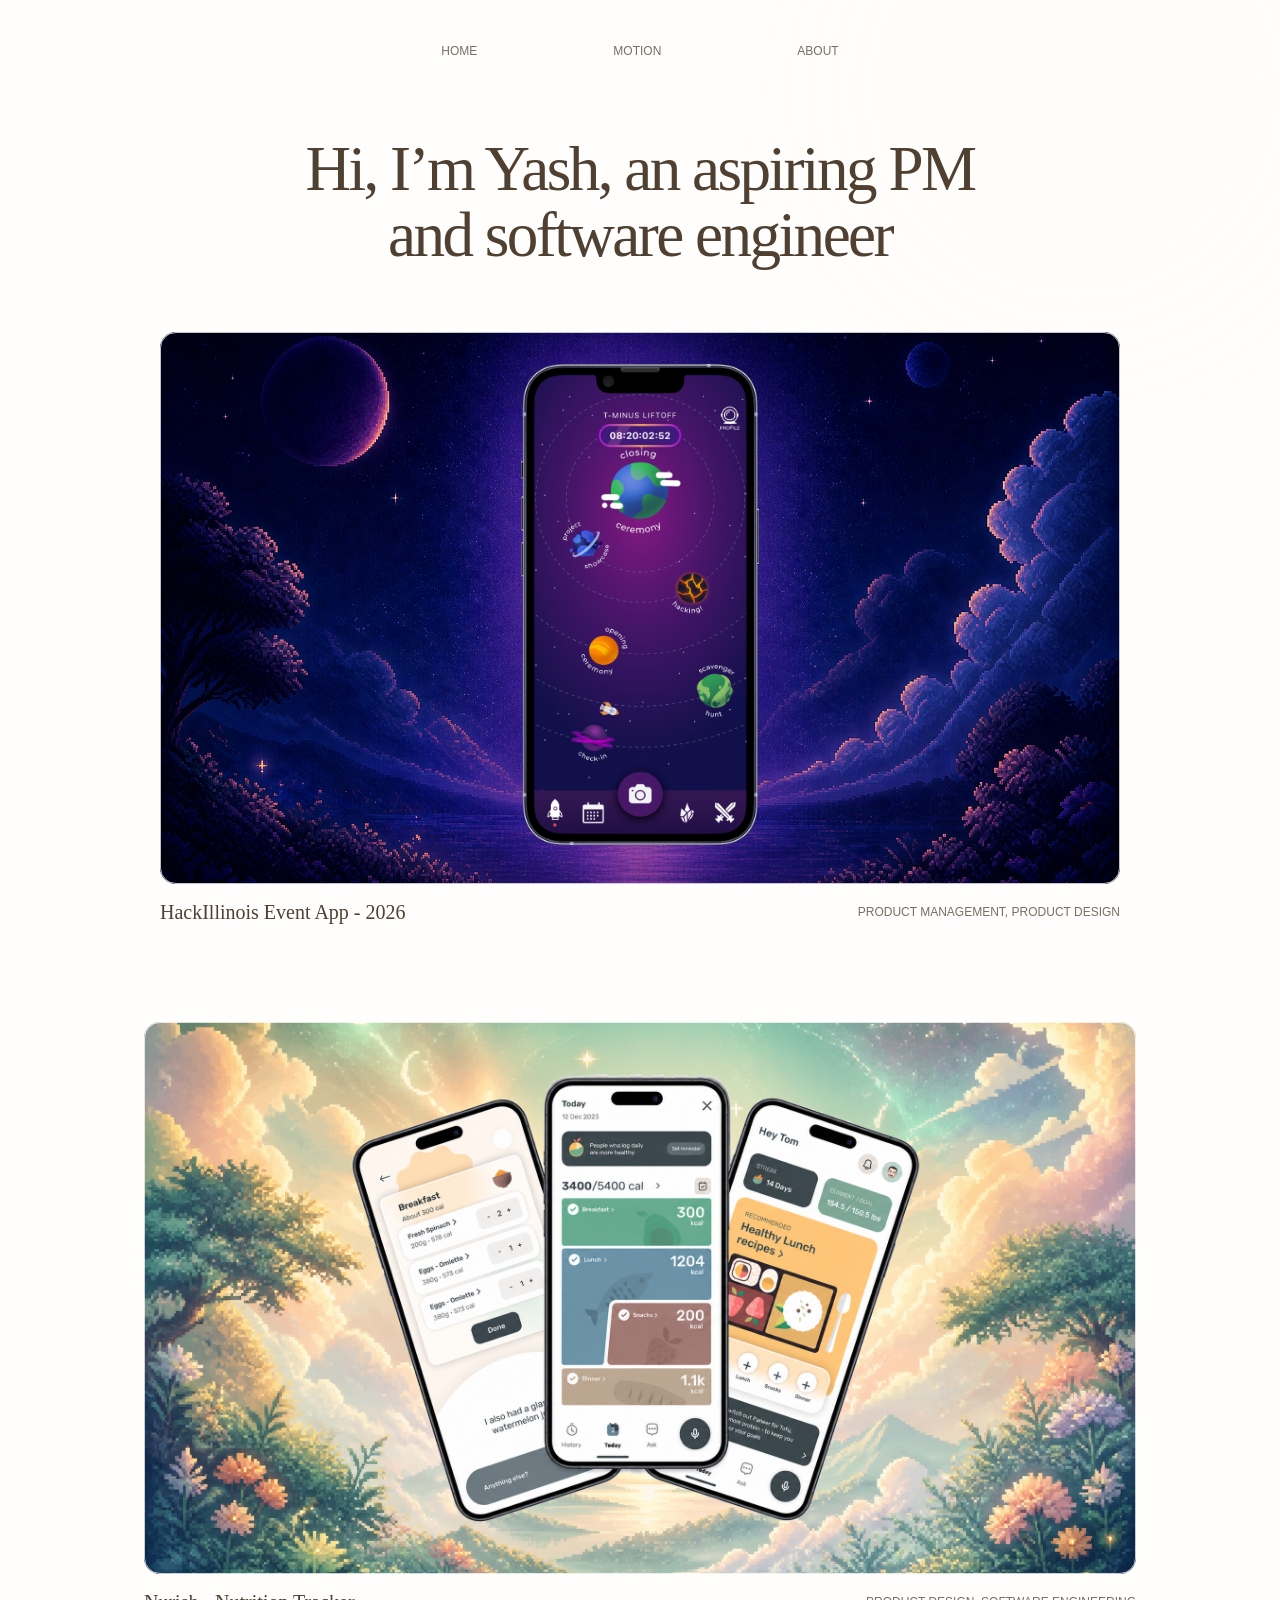
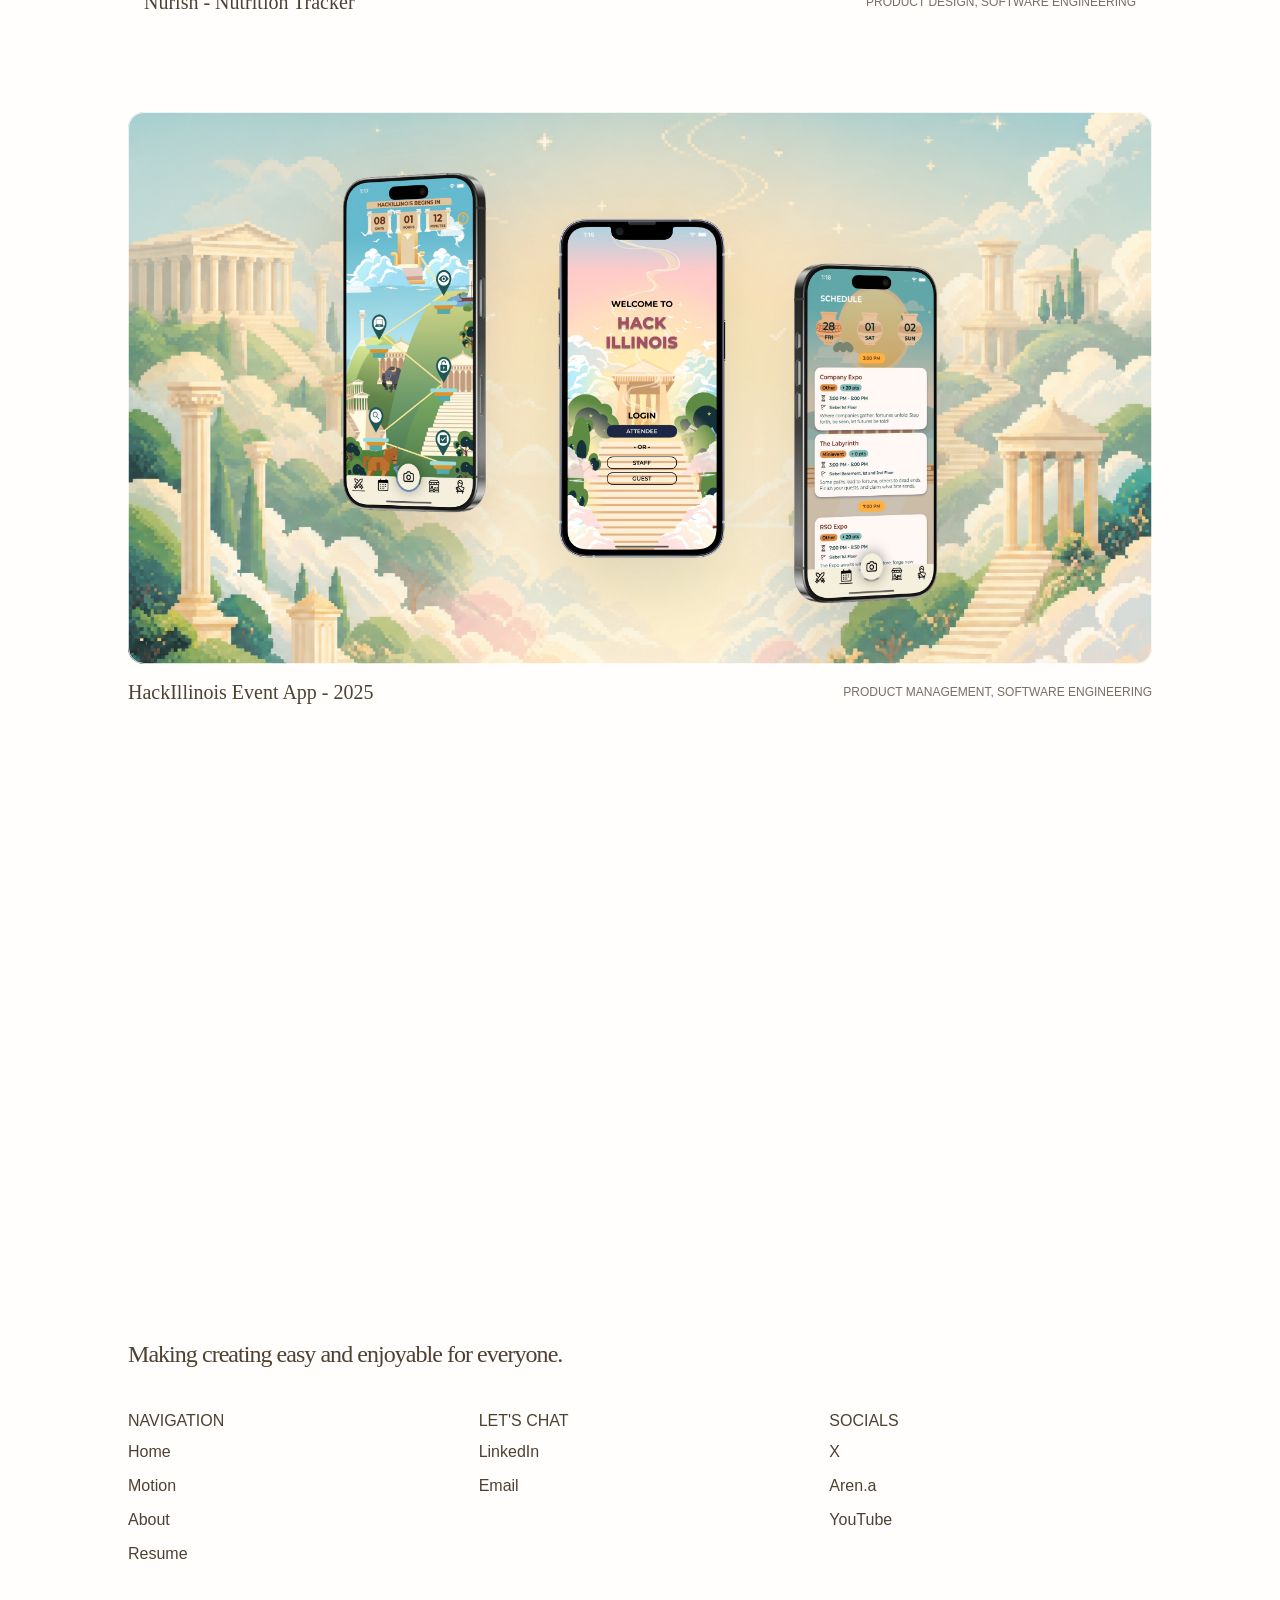
==== commit 30e077b8: "Refine stacked project card layout and hover interactions" ====
--- a/index.html
+++ b/index.html
@@ -5,10 +5,10 @@
     <meta name="viewport" content="width=device-width, initial-scale=1">
     <meta name="description" content="Portfolio website inspired by the visual and motion language of amylalai.com.">
     <title>Amy La</title>
-    <link rel="stylesheet" href="./styles.css?v=20260813d">
+    <link rel="stylesheet" href="./styles.css?v=20260813g">
   </head>
   <body class="grain" data-page="home" data-base="">
     <div id="app"></div>
-    <script type="module" src="./main.js?v=20260813b"></script>
+    <script type="module" src="./main.js?v=20260813d"></script>
   </body>
 </html>
--- a/styles.css
+++ b/styles.css
@@ -263,12 +263,24 @@
   position: sticky;
   top: var(--stack-top, 80px);
   z-index: calc(10 + var(--stack-index, 0));
+  width: calc(100% - var(--stack-inset, 0px) - var(--stack-inset, 0px));
+  margin-inline: auto;
   background: var(--bg);
+  border-radius: 16px 16px 0 0;
 }
 
 .project-link {
   display: grid;
   gap: 16px;
+}
+
+.project-card--stack .project-link {
+  transform-origin: center;
+  transition: transform 260ms ease;
+}
+
+.project-card--stack .project-link:hover {
+  transform: scale(1.012);
 }
 
 .project-visual {
@@ -279,8 +291,21 @@
   transition: transform 260ms ease;
 }
 
+.project-card--stack .project-visual::after {
+  content: "";
+  position: absolute;
+  inset: 0;
+  border: 1px solid rgba(255, 255, 255, 0.76);
+  border-radius: inherit;
+  pointer-events: none;
+}
+
 .project-link:hover .project-visual {
   transform: translateY(-4px);
+}
+
+.project-card--stack .project-link:hover .project-visual {
+  transform: none;
 }
 
 .project-meta {
@@ -1159,6 +1184,8 @@
     position: relative;
     top: auto;
     z-index: auto;
+    width: 100%;
+    margin-inline: 0;
     background: transparent;
   }
 
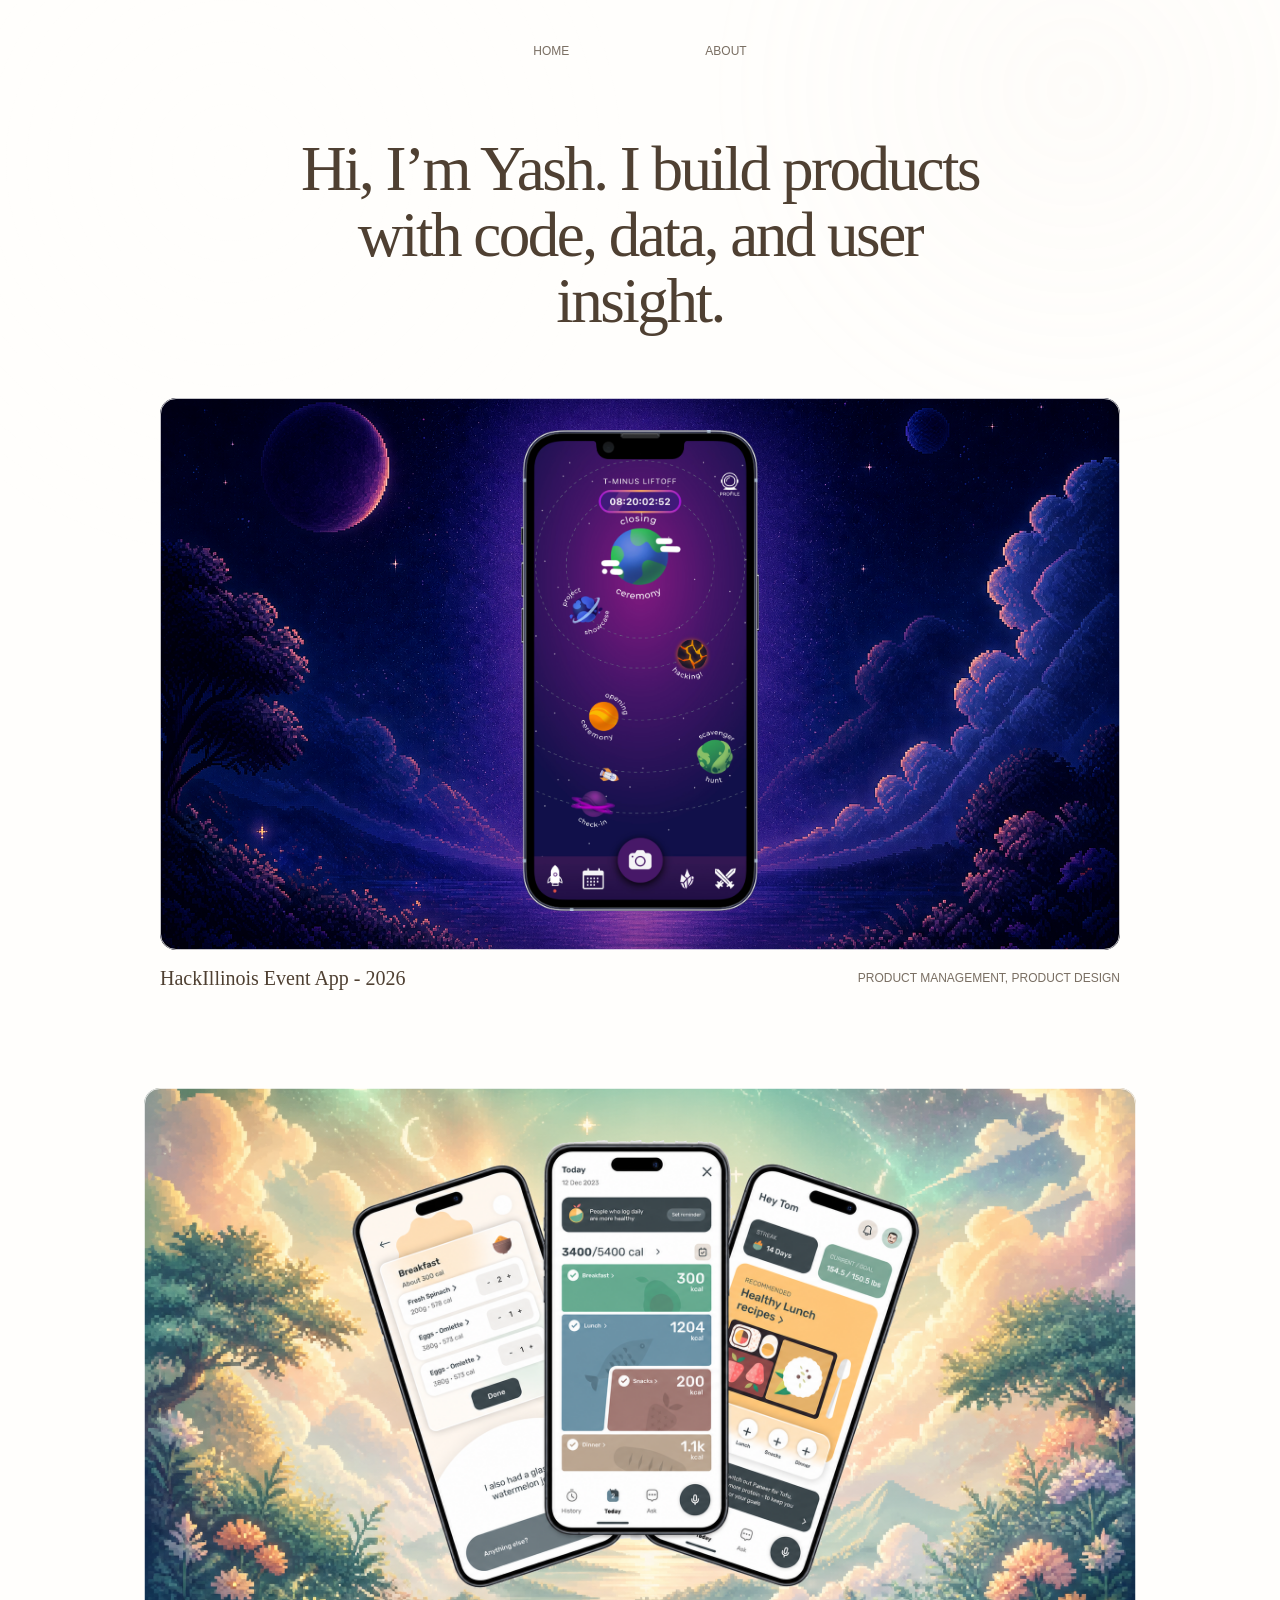
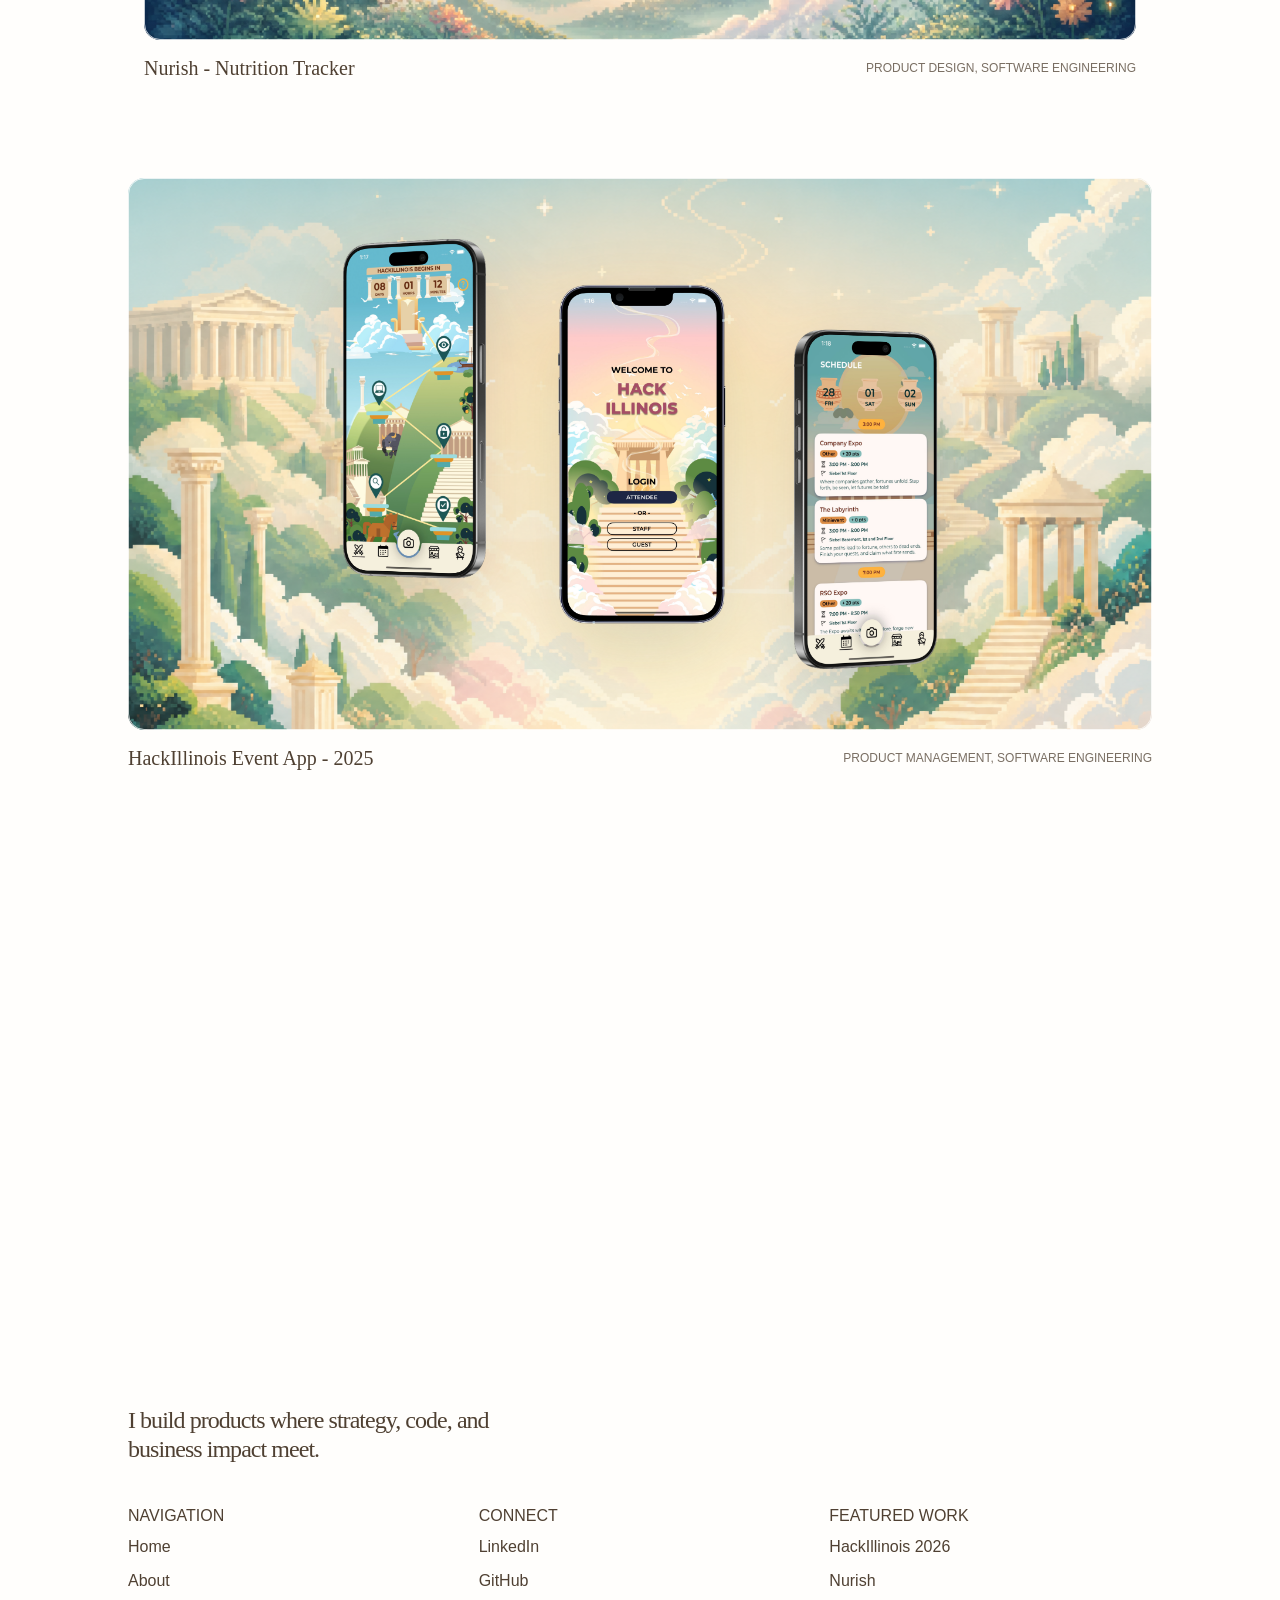
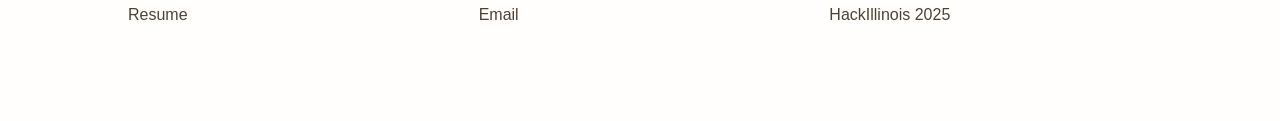
==== commit df12a38e: "Personalize portfolio with Yash Jagtap content and case study" ====
--- a/index.html
+++ b/index.html
@@ -3,12 +3,12 @@
   <head>
     <meta charset="utf-8">
     <meta name="viewport" content="width=device-width, initial-scale=1">
-    <meta name="description" content="Portfolio website inspired by the visual and motion language of amylalai.com.">
-    <title>Amy La</title>
-    <link rel="stylesheet" href="./styles.css?v=20260813g">
+    <meta name="description" content="Portfolio of Yash Jagtap: product management, software engineering, and case studies.">
+    <title>Yash Jagtap</title>
+    <link rel="stylesheet" href="./styles.css?v=20260816h">
   </head>
   <body class="grain" data-page="home" data-base="">
     <div id="app"></div>
-    <script type="module" src="./main.js?v=20260813d"></script>
+    <script type="module" src="./main.js?v=20260815f"></script>
   </body>
 </html>
--- a/styles.css
+++ b/styles.css
@@ -55,7 +55,7 @@
   --line-strong: rgba(79, 64, 50, 0.32);
   --shadow-soft: 0 20px 50px rgba(20, 17, 12, 0.08);
   --desktop-width: 1024px;
-  --case-width: 1216px;
+  --case-width: 1200px;
   --nav-gap: 136px;
   --rail-width: 265px;
   --copy-width: 867px;
@@ -149,6 +149,7 @@
 .site-header--overlay {
   position: absolute;
   inset: 0 0 auto;
+  padding-top: 22px;
 }
 
 .brand-mobile {
@@ -275,12 +276,51 @@
 }
 
 .project-card--stack .project-link {
+  position: relative;
   transform-origin: center;
   transition: transform 260ms ease;
 }
 
 .project-card--stack .project-link:hover {
   transform: scale(1.012);
+}
+
+.project-stack.is-hover-suspended .project-link:hover {
+  transform: none;
+}
+
+.project-action {
+  position: absolute;
+  top: 18px;
+  right: 18px;
+  z-index: 2;
+  display: grid;
+  width: 52px;
+  height: 52px;
+  place-items: center;
+  border-radius: 14px;
+  background: rgba(255, 255, 255, 0.96);
+  box-shadow: 0 8px 20px rgba(20, 17, 12, 0.14);
+  color: var(--text);
+  font-size: 29px;
+  line-height: 1;
+  opacity: 0;
+  pointer-events: none;
+  transform: translateY(8px) scale(0.94);
+  transition:
+    opacity 180ms ease,
+    transform 260ms cubic-bezier(0.16, 1, 0.3, 1);
+}
+
+.project-card--stack .project-link:hover .project-action,
+.project-card--stack .project-link:focus-visible .project-action {
+  opacity: 1;
+  transform: translateY(0) scale(1);
+}
+
+.project-stack.is-hover-suspended .project-link:hover .project-action {
+  opacity: 0;
+  transform: translateY(8px) scale(0.94);
 }
 
 .project-visual {
@@ -557,84 +597,58 @@
 
 .about-left {
   display: grid;
+  align-content: start;
   gap: 18px;
 }
 
+.about-summary-card {
+  padding: 24px;
+  border: 1px solid var(--line);
+  border-radius: 24px;
+  background: linear-gradient(180deg, rgba(255, 255, 255, 0.92), rgba(241, 240, 236, 0.88));
+  box-shadow: 0 18px 48px rgba(42, 30, 20, 0.08);
+}
+
+.about-summary-card p {
+  margin: 12px 0 0;
+  font-size: 20px;
+  line-height: 30px;
+}
+
 .about-badges {
-  display: flex;
-  gap: 34px;
-  align-items: flex-start;
+  display: grid;
+  grid-template-columns: 1fr;
+  gap: 14px;
 }
 
 .about-badge {
   display: grid;
-  justify-items: center;
-  gap: 8px;
+  align-content: space-between;
+  gap: 18px;
+  min-height: 148px;
+  padding: 18px;
+  border: 1px solid var(--line);
+  border-radius: 20px;
+  background: rgba(255, 255, 255, 0.78);
 }
 
 .about-badge span {
-  font-size: 12px;
-  line-height: 12px;
-}
-
-.about-badge__emblem {
-  display: grid;
-  place-items: center;
-  width: 52px;
-  height: 52px;
-  border-radius: 999px;
-}
-
-.about-badge__emblem img {
-  width: 44px;
-  height: 44px;
-  border-radius: 999px;
-  object-fit: cover;
-  display: block;
-}
-
-.badge-usc {
-  background: #ffffff;
-  box-shadow: inset 0 0 0 1px rgba(123, 92, 71, 0.32);
-}
-
-.badge-svsd {
-  background: linear-gradient(135deg, #ff8b1b, #db46f2);
-}
-
-.badge-uw {
-  background: linear-gradient(135deg, #ff8f3b, #ff4ec6);
-}
-
-.about-photo-card {
-  position: relative;
-  width: 400px;
-  height: 688px;
-  margin: 0;
-  overflow: hidden;
-  border-radius: 24px;
-  background: #c8ced7;
-}
-
-.about-photo-card::before {
-  content: "";
-  position: absolute;
-  top: 16px;
-  left: 72px;
-  width: 78px;
-  height: 7px;
-  border-radius: 999px;
-  background: rgba(255, 255, 255, 0.95);
-  box-shadow:
-    88px 0 0 rgba(255, 255, 255, 0.95),
-    176px 0 0 rgba(255, 255, 255, 0.95);
-  z-index: 2;
-}
-
-.about-photo-card img {
-  width: 100%;
-  height: 100%;
-  object-fit: cover;
+  font-size: 11px;
+  line-height: 14px;
+  letter-spacing: 0.08em;
+  text-transform: uppercase;
+  color: var(--text-soft);
+}
+
+.about-badge__value {
+  font-family: "Reckless Medium", serif;
+  font-size: 22px;
+  line-height: 28px;
+  letter-spacing: -1px;
+}
+
+.about-journey {
+  margin-top: 2px;
 }
 
 .about-right {
@@ -643,7 +657,7 @@
 }
 
 .about-right h1 {
-  margin: 98px 0 0;
+  margin: 8px 0 0;
   font-family: "Reckless Regular", serif;
   font-size: 63.11px;
   line-height: 66px;
@@ -651,28 +665,34 @@
   font-weight: 400;
 }
 
-.about-intro,
-.about-body {
-  margin: 16px 0 0;
-  font-size: 24px;
-  line-height: 36px;
-  color: var(--text);
-}
-
-.about-right h2 {
-  margin: 42px 0 0;
+.about-intro {
+  margin: 22px 0 0;
   font-family: "Reckless Medium", serif;
   font-size: 32px;
   line-height: 38.4px;
   letter-spacing: -1.28px;
   font-weight: 500;
+  color: var(--text);
+}
+
+.about-copy {
+  display: grid;
+  gap: 16px;
+  margin-top: 24px;
+}
+
+.about-body {
+  margin: 0;
+  font-size: 24px;
+  line-height: 36px;
+  color: var(--text);
 }
 
 .social-row {
   display: flex;
   flex-wrap: wrap;
   gap: 10px;
-  margin-top: 26px;
+  margin-top: 30px;
 }
 
 .social-row a,
@@ -697,20 +717,6 @@
   border-color: var(--line-strong);
 }
 
-.about-gallery {
-  display: grid;
-  grid-template-columns: repeat(3, 1fr);
-  gap: 14px;
-  margin-top: 38px;
-}
-
-.about-gallery img {
-  width: 100%;
-  aspect-ratio: 1;
-  object-fit: cover;
-  border-radius: 16px;
-}
-
 .case-splash {
   position: relative;
   min-height: 818px;
@@ -742,8 +748,9 @@
 }
 
 .case-wrap {
-  width: min(var(--case-width), calc(100vw - 128px));
-  margin: 28px auto 0;
+  width: min(var(--case-width), calc(100vw - 48px));
+  margin: 0 auto;
+  padding: 24px 24px 0;
 }
 
 .case-overview,
@@ -754,20 +761,20 @@
 }
 
 .detail-section {
-  margin-top: 72px;
+  margin-top: 0;
 }
 
 .case-overview + .detail-section {
-  margin-top: 57px;
+  margin-top: 60px;
 }
 
 .detail-section + .detail-section {
-  margin-top: 36px;
+  margin-top: 60px;
 }
 
 .case-sidebar__group {
   position: sticky;
-  top: 28px;
+  top: 0;
   display: block;
 }
 
@@ -839,7 +846,7 @@
 }
 
 .case-overview .case-main {
-  transform: translateY(12px);
+  padding-top: 16px;
 }
 
 .case-main h2,
@@ -918,7 +925,7 @@
 
 .sticky-kicker {
   position: sticky;
-  top: 28px;
+  top: 0;
 }
 
 .section-label,
@@ -931,13 +938,13 @@
 }
 
 .detail-text .section-label {
-  margin-bottom: 6px;
+  margin-bottom: 0;
 }
 
 .detail-panel {
-  padding: 20px 16px 22px;
-  border-radius: 14px;
-  background: #f1f0ec;
+  padding: 16px;
+  border-radius: 8px;
+  background: #f2f2f2;
 }
 
 .detail-text--panel h3 {
@@ -991,6 +998,135 @@
   font-weight: 500;
 }
 
+.insight-strip {
+  display: grid;
+  grid-template-columns: repeat(3, minmax(0, 1fr));
+  gap: 16px;
+  margin-top: 24px;
+}
+
+.insight-tile {
+  display: grid;
+  grid-template-rows: 216px auto;
+  align-content: start;
+  gap: 16px;
+}
+
+.insight-tile__media {
+  overflow: hidden;
+  height: 216px;
+  border-radius: 8px;
+  background: #ece7de;
+}
+
+.insight-tile__media img {
+  width: 100%;
+  height: 100%;
+  object-fit: cover;
+}
+
+.insight-tile__body {
+  margin: 0;
+  font-size: 16px;
+  line-height: 24px;
+  color: var(--text);
+}
+
+.solution-flow {
+  display: grid;
+  gap: 76px;
+  margin-top: 78px;
+}
+
+.solution-step,
+.solution-sequence {
+  display: grid;
+  gap: 24px;
+}
+
+.solution-step__text {
+  display: grid;
+  gap: 4px;
+  max-width: 1500px;
+}
+
+.solution-step__title {
+  margin: 0;
+  font-size: 24px;
+  line-height: 36px;
+  font-weight: 400;
+  color: var(--text);
+}
+
+.solution-step__body {
+  margin: 0;
+  font-size: 16px;
+  line-height: 24px;
+  color: var(--text);
+}
+
+.solution-step__stage {
+  display: flex;
+  justify-content: center;
+  align-items: center;
+  min-height: 474px;
+  padding: 16px;
+  border-radius: 8px;
+  background: #f2f2f2;
+  overflow: hidden;
+}
+
+.device-frame--solution {
+  width: 189px;
+  aspect-ratio: 0.462;
+  padding: 6px 6px 18px;
+  border-radius: 34px;
+  background: linear-gradient(180deg, #25282b 0%, #111315 100%);
+  box-shadow:
+    0 12px 24px rgba(0, 0, 0, 0.2),
+    inset 0 1px 0 rgba(255, 255, 255, 0.08),
+    inset 0 0 0 1px rgba(255, 255, 255, 0.04);
+}
+
+.device-frame--solution::before {
+  display: none;
+}
+
+.device-frame--solution img {
+  object-fit: cover;
+  object-position: center;
+  border-radius: 28px;
+}
+
+.device-frame--solution video {
+  object-fit: contain;
+  object-position: center top;
+  background: #050606;
+  border-radius: 28px;
+  pointer-events: none;
+}
+
+.solution-sequence__strip {
+  display: grid;
+  grid-template-columns: repeat(3, minmax(0, 1fr));
+  gap: 10px;
+  margin-top: 4px;
+}
+
+.solution-sequence__item {
+  margin: 0;
+  display: grid;
+  justify-items: center;
+  gap: 10px;
+}
+
+.solution-sequence__label {
+  font-size: 16px;
+  line-height: 24px;
+  color: #8c8c8c;
+  text-align: center;
+}
+
 .media-grid {
   display: grid;
   grid-template-columns: repeat(12, minmax(0, 1fr));
@@ -1105,6 +1241,7 @@
   .case-wrap {
     width: calc(100vw - 72px);
     margin-inline: auto;
+    padding-inline: 0;
   }
 
   .case-overview,
@@ -1125,10 +1262,19 @@
     gap: 52px;
   }
 
-  .about-photo-card {
-    width: 360px;
-    height: 620px;
-  }
+  .solution-step__stage {
+    min-height: auto;
+    padding: 24px 16px;
+  }
+
+  .device-frame--solution {
+    width: min(189px, 100%);
+  }
+
+  .site-header--overlay {
+    padding-top: 18px;
+  }
+
 }
 
 @media (max-width: 760px) {
@@ -1157,6 +1303,14 @@
     width: calc(100vw - 46px);
   }
 
+  .case-wrap {
+    padding: 0;
+  }
+
+  .site-header--overlay {
+    padding-top: 16px;
+  }
+
   .hero--home {
     margin-top: 54px;
   }
@@ -1295,12 +1449,8 @@
   }
 
   .about-badges {
-    gap: 22px;
-  }
-
-  .about-photo-card {
-    width: 100%;
-    height: 500px;
+    grid-template-columns: 1fr;
+    gap: 14px;
   }
 
   .about-right h1 {
@@ -1310,19 +1460,15 @@
     letter-spacing: -2px;
   }
 
-  .about-intro,
+  .about-summary-card p,
   .about-body {
     font-size: 18px;
     line-height: 27px;
   }
 
-  .about-right h2 {
+  .about-intro {
     font-size: 28px;
     line-height: 33.6px;
-  }
-
-  .about-gallery {
-    grid-template-columns: 1fr 1fr;
   }
 
   .case-splash {
@@ -1351,6 +1497,7 @@
     position: static;
   }
 
+  .insight-strip,
   .meta-grid,
   .insight-grid,
   .journey-grid,
@@ -1360,6 +1507,37 @@
     grid-template-columns: 1fr;
   }
 
+  .insight-tile__body {
+    font-size: 16px;
+    line-height: 24px;
+    letter-spacing: 0;
+  }
+
+  .solution-flow {
+    gap: 52px;
+    margin-top: 56px;
+  }
+
+  .solution-step__title {
+    font-size: 20px;
+    line-height: 30px;
+  }
+
+  .solution-step__stage {
+    min-height: auto;
+    padding: 20px 12px;
+  }
+
+  .device-frame--solution {
+    width: min(188px, 100%);
+    padding: 4px 4px 12px;
+  }
+
+  .solution-sequence__strip {
+    grid-template-columns: 1fr;
+    gap: 20px;
+  }
+
   .media-card.half,
   .media-card.third {
     grid-column: span 12;
